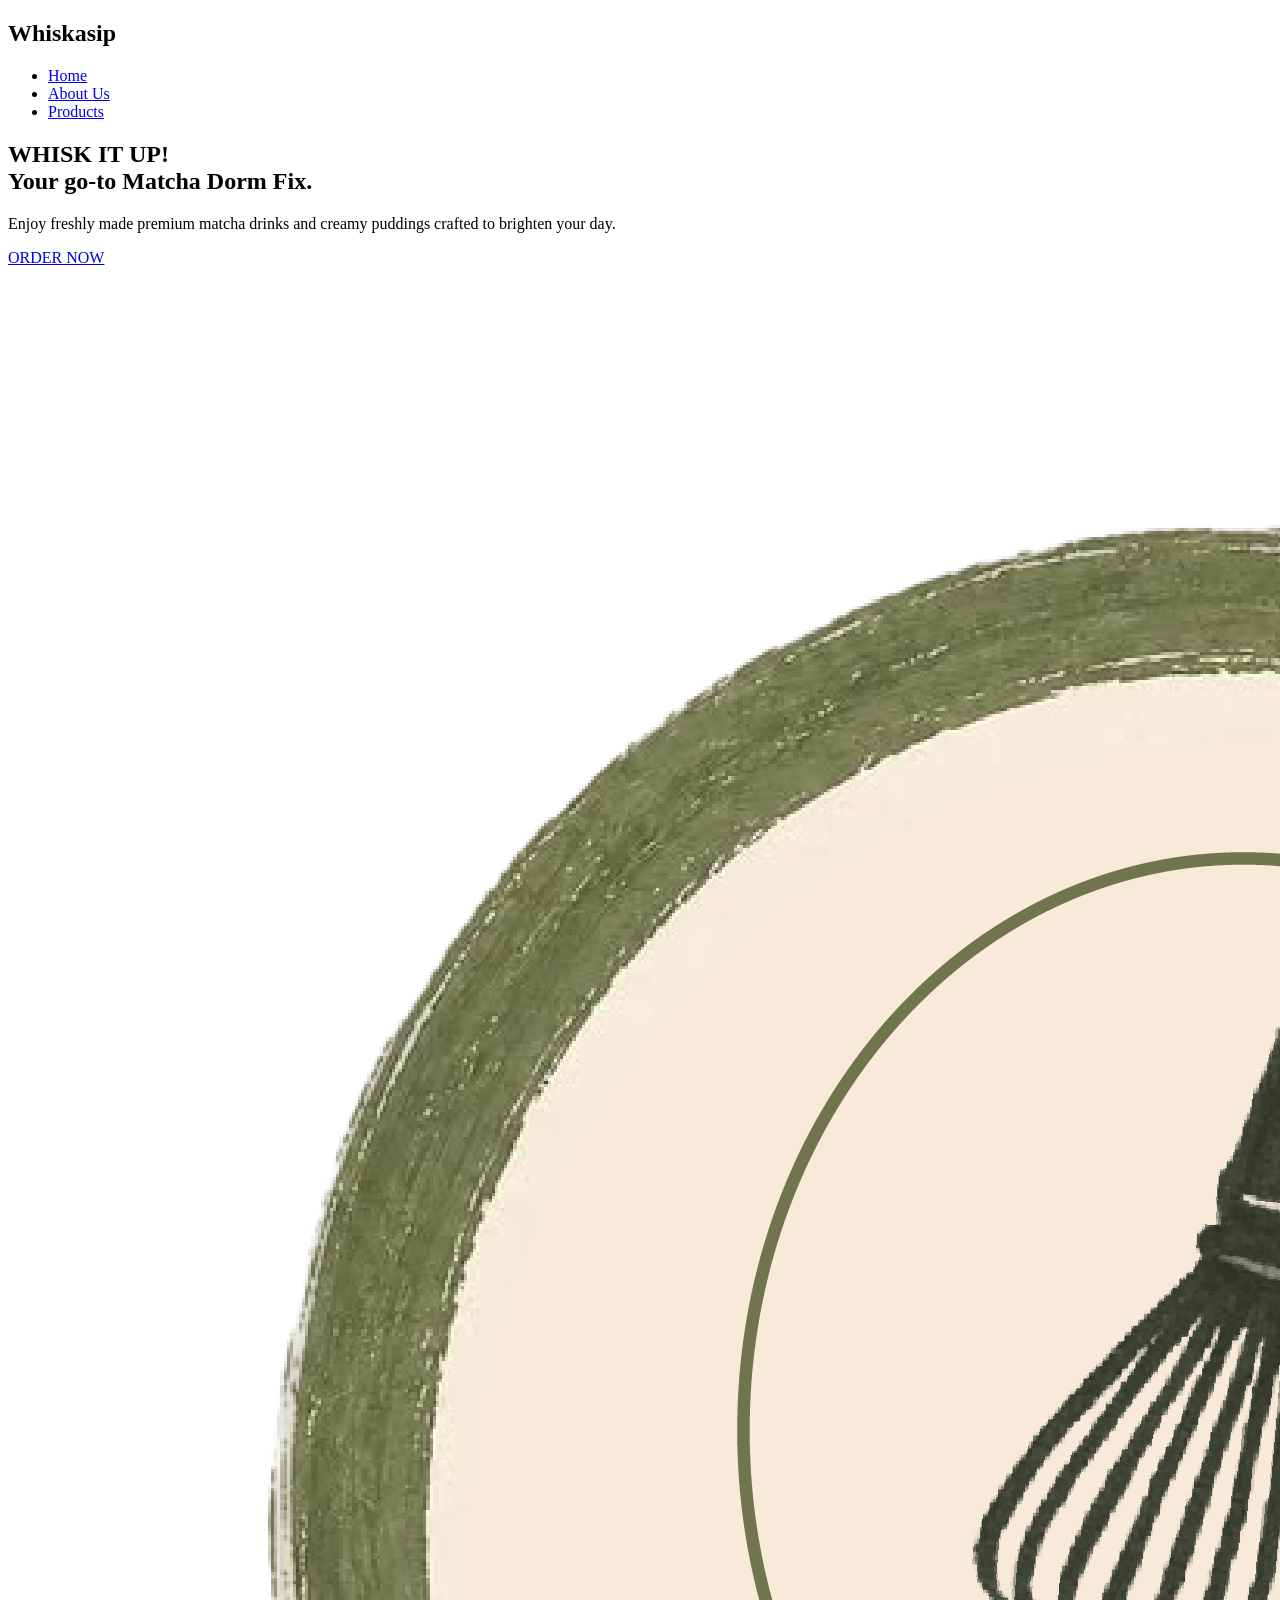
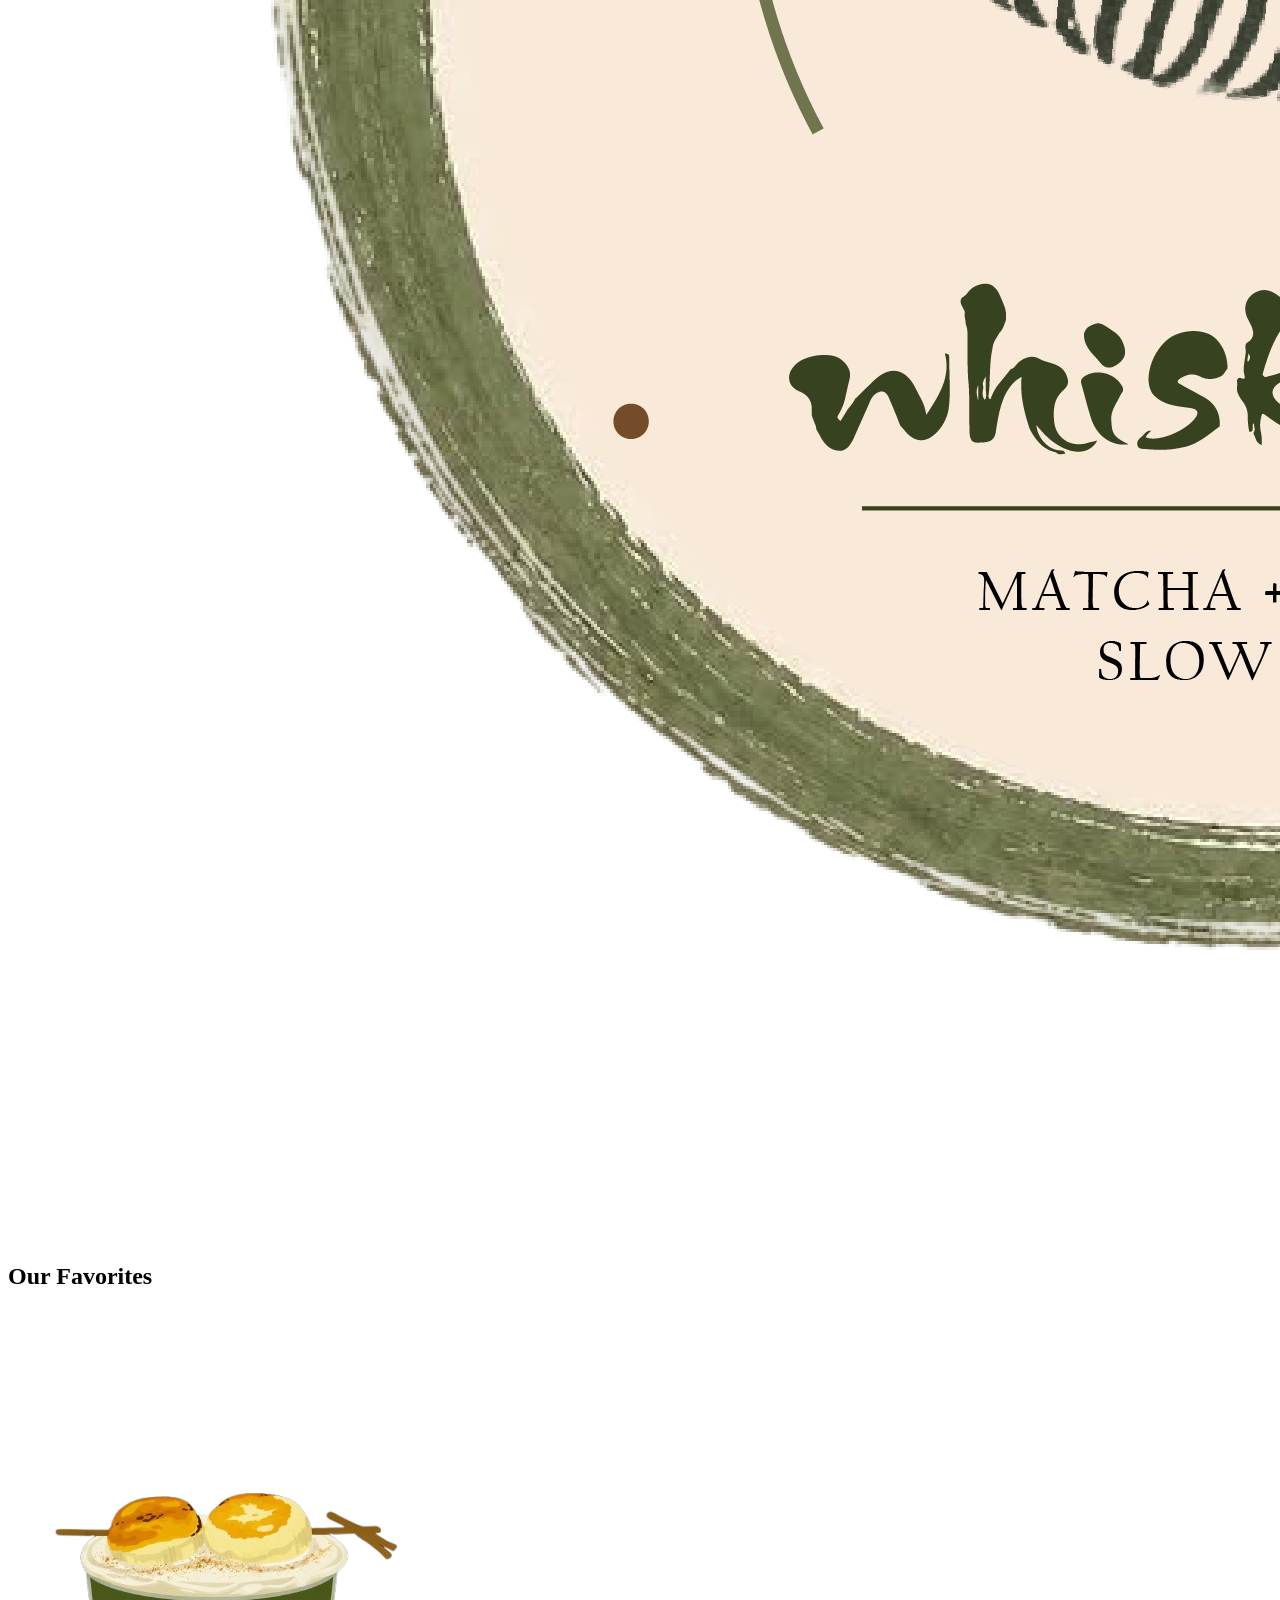
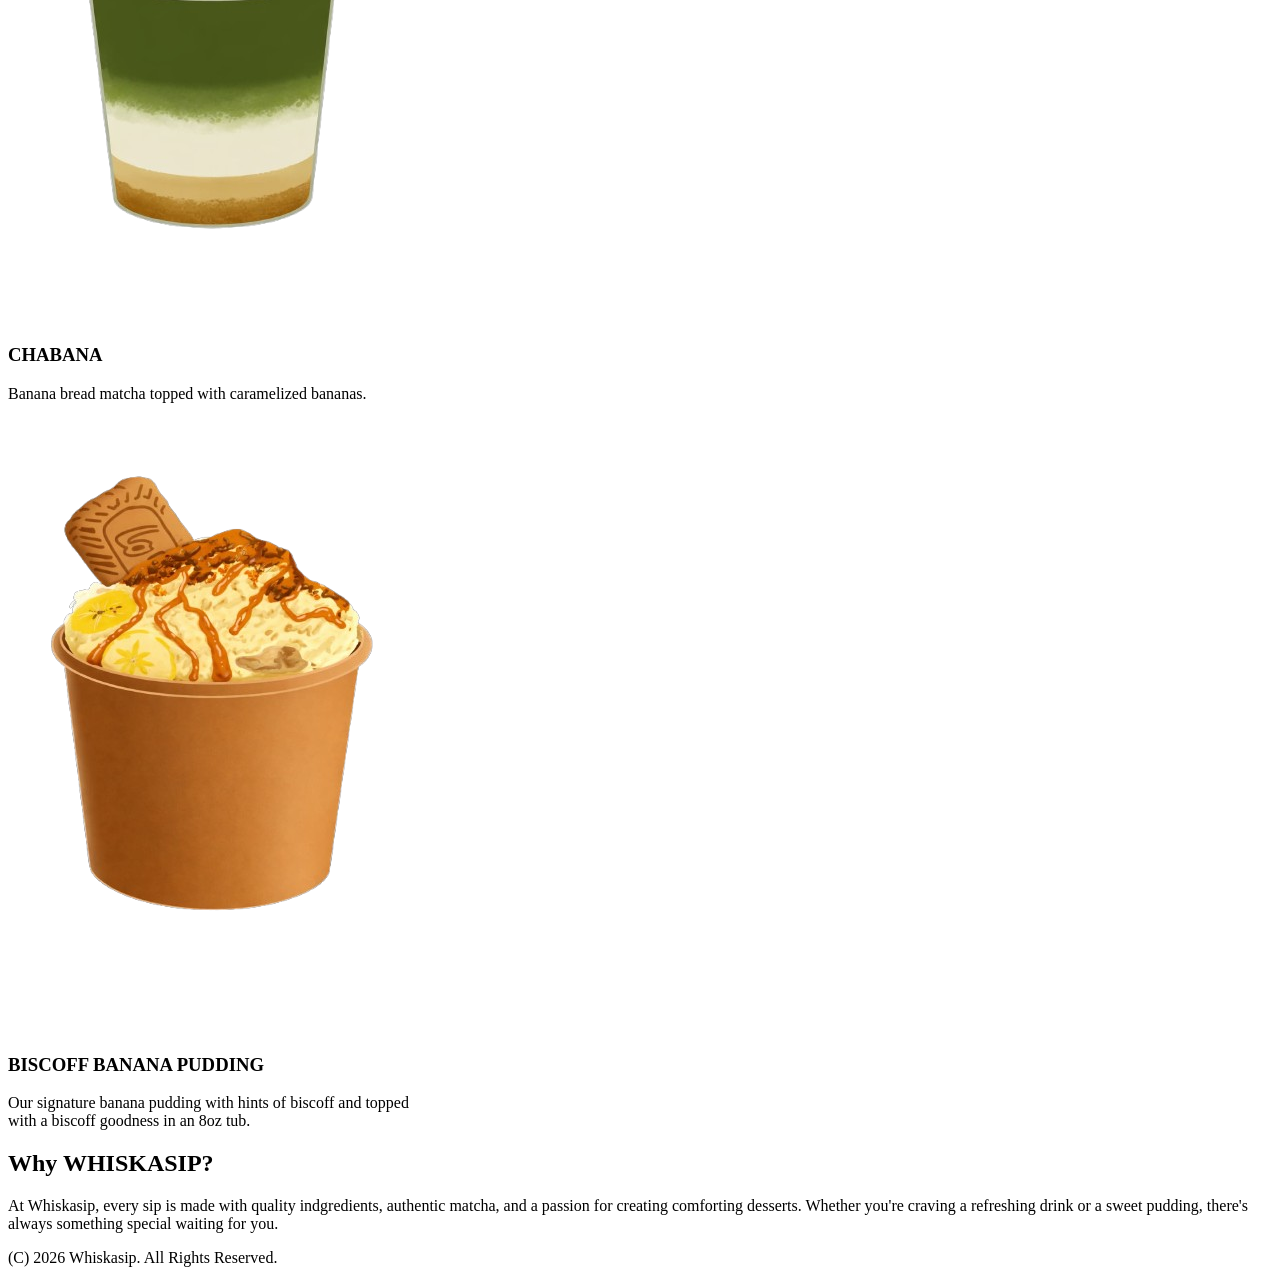
==== index.html @ 2779d406 "Add files via upload" ====
<!DOCTYPE HTML>
<html lang="en">
    <head>
        <meta charset="UTF=8">
        <meta name="viewport" content="width=device-width, initial-scale=1.0">
        <title>Whiskasip Matcha</title>

        <link rel="stylesheet" href="whiskasip.css">
        
       <link rel="preconnect" href="https://fonts.googleapis.com">
       <link rel="preconnect" href="https://fonts.gstatic.com" crossorigin>
       <link href="https://fonts.googleapis.com/css2?family=Noto+Serif+JP:wght@200..900&family=Yuji+Mai&display=swap" rel="stylesheet">
    </head>
    <body>
        <header>
            <nav class="navbar">
                <h2 class="logo">Whiskasip</h2>

                <ul class="nav-links">
            <li><a href="Home.html">Home</a></li>
            <li><a href="AboutUs.html">About Us</a></li>
            <li><a href="productpage.html">Products</a></li>
        </ul>
            </nav>
        </header>

        <section class="hero">
            <div class="hero-text">
                <h1>WHISK IT UP!<br>Your go-to Matcha Dorm Fix.</h1>
                <p>
                    Enjoy freshly made premium matcha drinks and creamy puddings crafted to
                    brighten your day.
                </p>
                <a href="orderpage.html" class="btn">ORDER NOW</a>
            </div>
            <div class="hero-image">
                <img src="whiskasip_logo.png" alt="WHISKASIP LOGO">
            </div>
        </section>
        <section class="categories">
            <h2>Our Favorites</h2>
            <div class="cards">
                <div class="card">
                    <img src="fav mat.png" alt="FAVORITE MATCHA">
                    <h3>CHABANA</h3>
                    <p>
                        Banana bread matcha topped with caramelized bananas.
                    </p>
                </div>

                <div class="card">
                    <img src="fav pud.png" alt="FAVORITE PUDDING">
                    <h3>BISCOFF BANANA PUDDING</h3>
                    <p>
                        Our signature banana pudding with hints of biscoff and topped <br>
with a biscoff goodness in an 8oz tub.
                    </p>
                </div>
            </div>
        </section>

        <section class="about">
            <div class="about-text">
                <h2>Why WHISKASIP?</h2>

                <p>
                    At Whiskasip, every sip is made with quality indgredients, 
                    authentic matcha, and a passion for creating comforting desserts.
                    Whether you're craving a refreshing drink or a sweet pudding,
                    there's always something special waiting for you.
                </p>
            </div>
        </section>

        <footer>
            <p>
                (C) 2026 Whiskasip. All Rights Reserved.
            </p>
        </footer>
    </body>
</html>
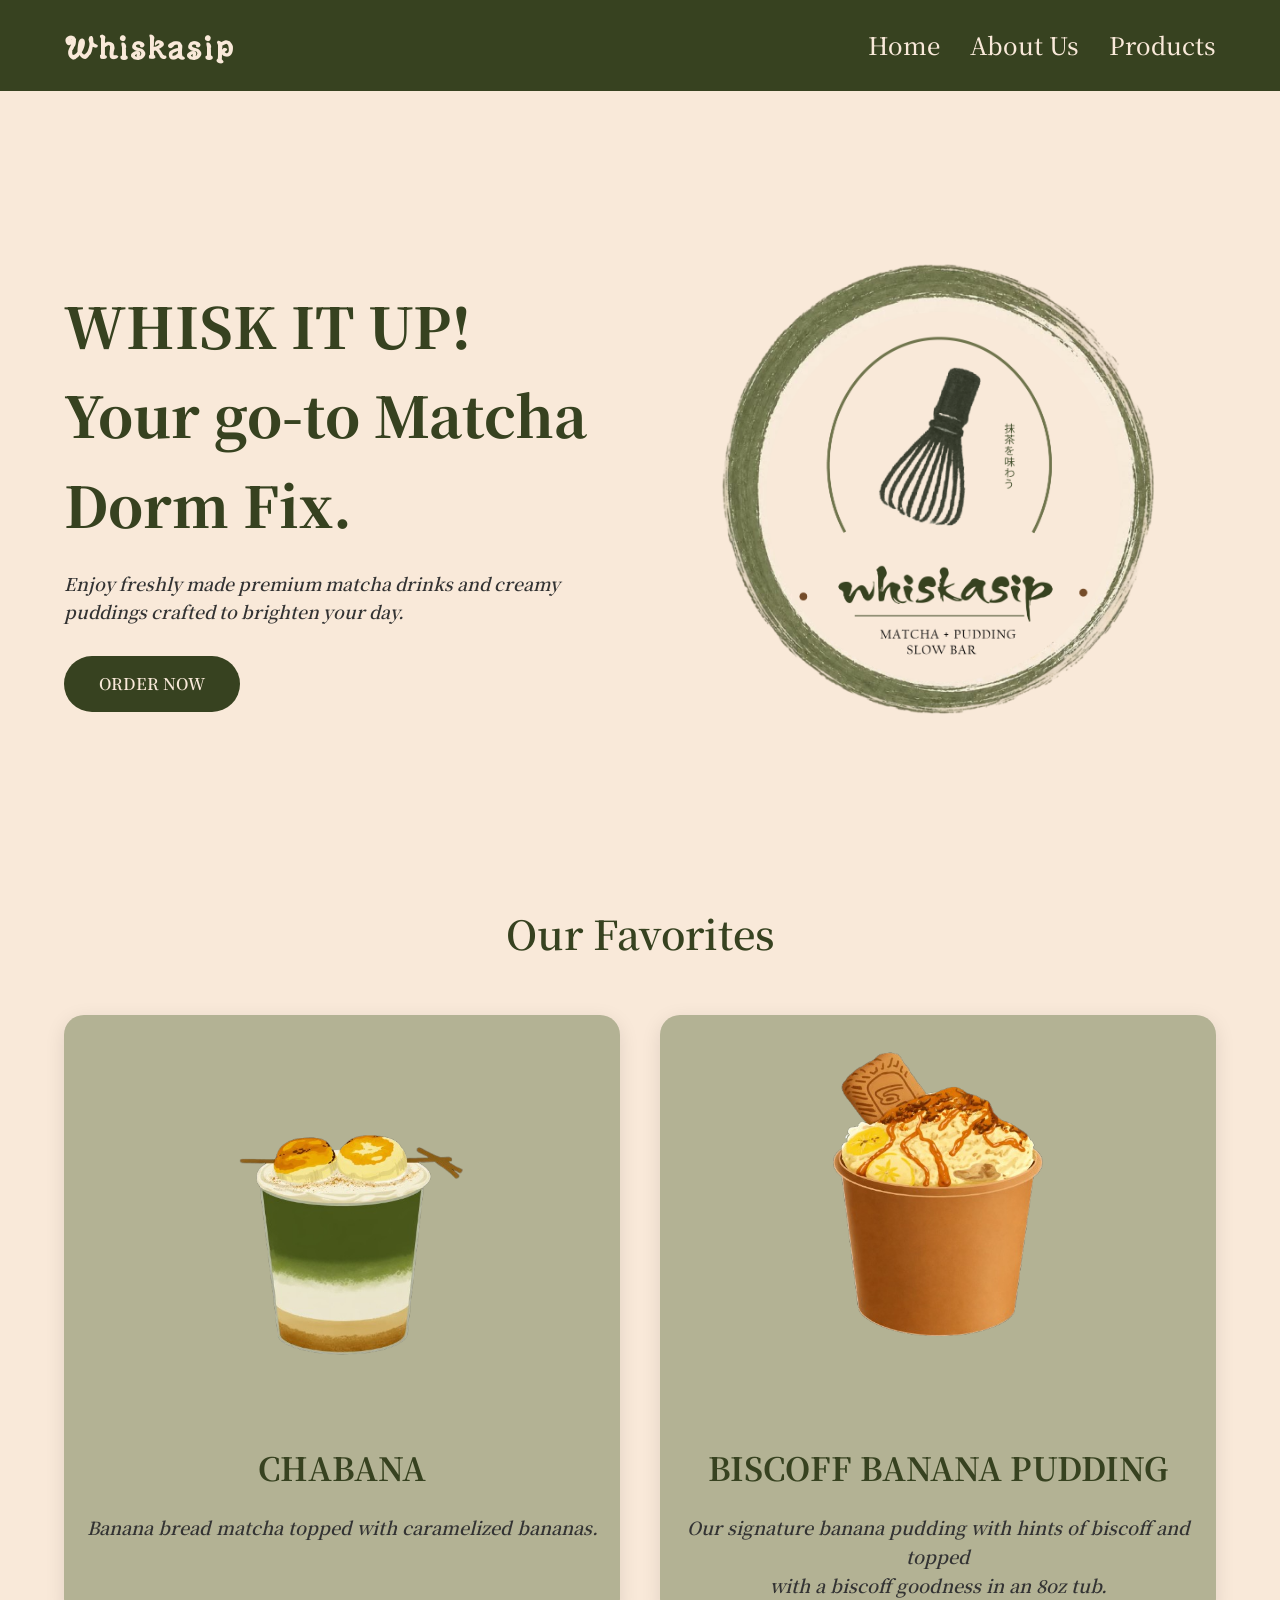
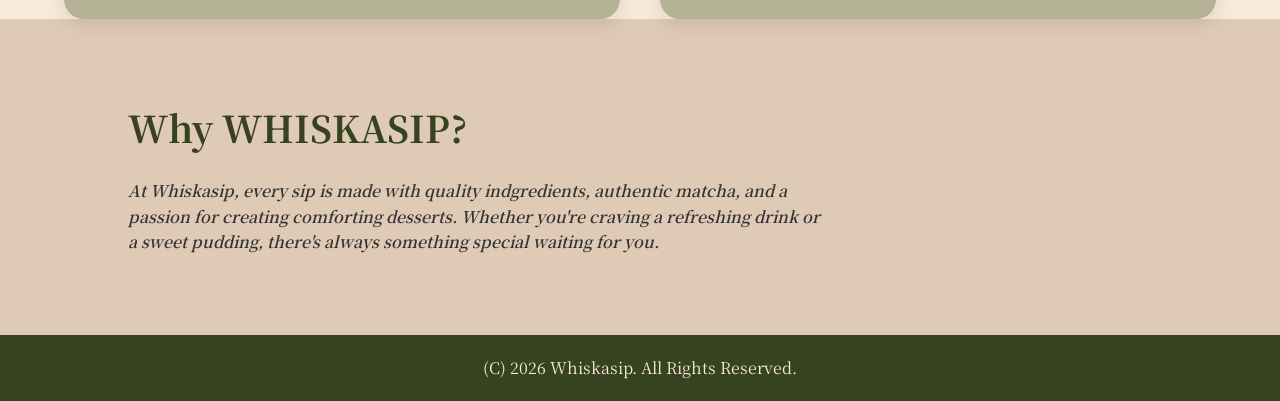
==== commit d69971a3: "Fix CSS filname link" ====
--- a/index.html
+++ b/index.html
@@ -1,81 +1,81 @@
-<!DOCTYPE HTML>
-<html lang="en">
-    <head>
-        <meta charset="UTF=8">
-        <meta name="viewport" content="width=device-width, initial-scale=1.0">
-        <title>Whiskasip Matcha</title>
-
-        <link rel="stylesheet" href="whiskasip.css">
-        
-       <link rel="preconnect" href="https://fonts.googleapis.com">
-       <link rel="preconnect" href="https://fonts.gstatic.com" crossorigin>
-       <link href="https://fonts.googleapis.com/css2?family=Noto+Serif+JP:wght@200..900&family=Yuji+Mai&display=swap" rel="stylesheet">
-    </head>
-    <body>
-        <header>
-            <nav class="navbar">
-                <h2 class="logo">Whiskasip</h2>
-
-                <ul class="nav-links">
-            <li><a href="Home.html">Home</a></li>
-            <li><a href="AboutUs.html">About Us</a></li>
-            <li><a href="productpage.html">Products</a></li>
-        </ul>
-            </nav>
-        </header>
-
-        <section class="hero">
-            <div class="hero-text">
-                <h1>WHISK IT UP!<br>Your go-to Matcha Dorm Fix.</h1>
-                <p>
-                    Enjoy freshly made premium matcha drinks and creamy puddings crafted to
-                    brighten your day.
-                </p>
-                <a href="orderpage.html" class="btn">ORDER NOW</a>
-            </div>
-            <div class="hero-image">
-                <img src="whiskasip_logo.png" alt="WHISKASIP LOGO">
-            </div>
-        </section>
-        <section class="categories">
-            <h2>Our Favorites</h2>
-            <div class="cards">
-                <div class="card">
-                    <img src="fav mat.png" alt="FAVORITE MATCHA">
-                    <h3>CHABANA</h3>
-                    <p>
-                        Banana bread matcha topped with caramelized bananas.
-                    </p>
-                </div>
-
-                <div class="card">
-                    <img src="fav pud.png" alt="FAVORITE PUDDING">
-                    <h3>BISCOFF BANANA PUDDING</h3>
-                    <p>
-                        Our signature banana pudding with hints of biscoff and topped <br>
-with a biscoff goodness in an 8oz tub.
-                    </p>
-                </div>
-            </div>
-        </section>
-
-        <section class="about">
-            <div class="about-text">
-                <h2>Why WHISKASIP?</h2>
-
-                <p>
-                    At Whiskasip, every sip is made with quality indgredients, 
-                    authentic matcha, and a passion for creating comforting desserts.
-                    Whether you're craving a refreshing drink or a sweet pudding,
-                    there's always something special waiting for you.
-                </p>
-            </div>
-        </section>
-
-        <footer>
-            <p>
-                (C) 2026 Whiskasip. All Rights Reserved.
-            </p>
-        </footer>
-    </body>
+<!DOCTYPE HTML>
+<html lang="en">
+    <head>
+        <meta charset="UTF=8">
+        <meta name="viewport" content="width=device-width, initial-scale=1.0">
+        <title>Whiskasip Matcha</title>
+
+        <link rel="stylesheet" href="Whiskasip.css">
+        
+       <link rel="preconnect" href="https://fonts.googleapis.com">
+       <link rel="preconnect" href="https://fonts.gstatic.com" crossorigin>
+       <link href="https://fonts.googleapis.com/css2?family=Noto+Serif+JP:wght@200..900&family=Yuji+Mai&display=swap" rel="stylesheet">
+    </head>
+    <body>
+        <header>
+            <nav class="navbar">
+                <h2 class="logo">Whiskasip</h2>
+
+                <ul class="nav-links">
+            <li><a href="Home.html">Home</a></li>
+            <li><a href="AboutUs.html">About Us</a></li>
+            <li><a href="productpage.html">Products</a></li>
+        </ul>
+            </nav>
+        </header>
+
+        <section class="hero">
+            <div class="hero-text">
+                <h1>WHISK IT UP!<br>Your go-to Matcha Dorm Fix.</h1>
+                <p>
+                    Enjoy freshly made premium matcha drinks and creamy puddings crafted to
+                    brighten your day.
+                </p>
+                <a href="orderpage.html" class="btn">ORDER NOW</a>
+            </div>
+            <div class="hero-image">
+                <img src="whiskasip_logo.png" alt="WHISKASIP LOGO">
+            </div>
+        </section>
+        <section class="categories">
+            <h2>Our Favorites</h2>
+            <div class="cards">
+                <div class="card">
+                    <img src="fav mat.png" alt="FAVORITE MATCHA">
+                    <h3>CHABANA</h3>
+                    <p>
+                        Banana bread matcha topped with caramelized bananas.
+                    </p>
+                </div>
+
+                <div class="card">
+                    <img src="fav pud.png" alt="FAVORITE PUDDING">
+                    <h3>BISCOFF BANANA PUDDING</h3>
+                    <p>
+                        Our signature banana pudding with hints of biscoff and topped <br>
+with a biscoff goodness in an 8oz tub.
+                    </p>
+                </div>
+            </div>
+        </section>
+
+        <section class="about">
+            <div class="about-text">
+                <h2>Why WHISKASIP?</h2>
+
+                <p>
+                    At Whiskasip, every sip is made with quality indgredients, 
+                    authentic matcha, and a passion for creating comforting desserts.
+                    Whether you're craving a refreshing drink or a sweet pudding,
+                    there's always something special waiting for you.
+                </p>
+            </div>
+        </section>
+
+        <footer>
+            <p>
+                (C) 2026 Whiskasip. All Rights Reserved.
+            </p>
+        </footer>
+    </body>
 </html>
--- a/Whiskasip.css
+++ b/Whiskasip.css
@@ -0,0 +1,236 @@
+*{
+    margin: 0;
+    padding: 0;
+    box-sizing: border-box;
+}
+
+body{
+    font-family: "Noto Serif JP", serif;
+    background: #f9e9d9;
+    color: #333;
+    line-height: 1.6;
+}
+
+header{
+    font-family: "Yuji Mai", cursive;
+    font-weight: 400;
+    font-style: normal;
+    font-size: x-large;
+    background: #374220;
+    color: #f9e9d9;
+    position: sticky;
+    top: 0;
+}
+
+.navbar{
+    display: flex;
+    justify-content: space-between;
+    align-items: center;
+
+    width: 90%;
+    margin: auto;
+    padding: 20px 0;
+}
+
+.logo{
+    font-size: 2rem;
+    font-weight: 700;
+}
+
+.nav-links{
+    font-family: "Noto Serif JP", serif;
+    display: flex;
+    list-style: none;
+    gap: 30px;
+}
+
+.nav-links a{
+    color: #f9e9d9;
+    text-decoration: none;
+    font-weight: 500;
+}
+
+.nav-links a:hover{
+    color: #7f9f78;
+}
+
+.hero{
+    display: flex;
+    justify-content: center;
+    align-items: center;
+
+    width: 90%;
+    margin: auto;
+    min-height: 90vh;
+
+    gap: 50px;
+}
+
+.hero-text{
+    flex: 1;
+}
+
+.hero-text h1{
+    font-size: 3.5rem;
+    color: #374220;
+    font-weight: 800;
+    font-style: Bold;
+    margin-bottom: 20px;
+}
+
+.hero-text p{
+    font-size: 1.1rem;
+    margin-bottom: 30px;
+    font-weight: 600;
+    font-style: oblique;
+}
+
+.btn{
+    font-weight: 600;
+    font-style: bold;
+    display: inline-block;
+    background: #374220;
+    color: #f9e9d9;
+    padding: 15px 35px;
+    border-radius: 30px;
+    text-decoration: none;
+    transition: .3s;
+}
+
+.btn:hover{
+    transform: translateY(-3px);
+    background: #7f9f78;
+}
+
+.hero-image{
+    flex: 1;
+    text-align: center;
+}
+
+.hero-image img{
+    width: 100%;
+    max-width: 650px;
+}
+
+.categories{
+    width: 90%;
+    margin: auto;
+    padding: 0 0;
+    text-align: center;
+}
+
+.categories h2{
+    font-weight: 600;
+    font-style: bold;
+    font-size: 2.5rem;
+    margin-bottom: 50px;
+    color: #374220;
+}
+
+.cards{
+    display: grid;
+    grid-template-columns: repeat(2,1fr);
+    gap: 40px;
+}
+
+.card{
+    background: #b3b294;
+    border-radius: 20px;
+    overflow: hidden;
+    box-shadow: 0 5px 20px rgba(0,0,0,.1);
+    transition: .3s;
+}
+
+.card:hover{
+    transform: translateY(-10px);
+}
+
+.card img{
+    width: 250px;
+    height: 400px;
+    object-fit: cover;
+}
+
+.card h3{
+    font-weight: 700;
+    font-style: bold;
+    font-size: xx-large;
+    margin-top: 20px;
+    color: #374220;
+}
+
+.card p{
+    font-weight: 600;
+    font-style: oblique;
+    font-size: large;
+    padding: 20px;
+}
+
+.about{
+    background: #decab5;
+    padding: 80px 10%;
+}
+
+.about h2{
+    font-weight: 700;
+    font-style: bold;
+    color: #374220;
+    margin-bottom: 20px;
+    font-size: 2.3rem;
+}
+
+.about p{
+    font-weight: 600;
+    font-style:oblique;
+    max-width: 700px;
+}
+
+footer{
+    background: #374220;
+    color: #f9e9d9;
+    text-align: center;
+    padding: 20px;
+}
+
+
+@media(max-width:900px){
+    .hero{
+        flex-direction: column;
+        text-align: center;
+        padding-top: 40px;
+    }
+
+    .hero h1{
+        font-size: 2.6rem;
+    }
+
+    .cards{
+        grid-template-columns: 1fr;
+    }
+    .navbar{
+        flex-direction: column;
+        gap: 15px;
+    }
+
+    .nav-links{
+        gap: 20px;
+    }
+}
+
+@media(max-width:500px){
+     .hero h1{
+        font-size: 2rem;
+    }
+
+     .logo{
+        font-size: 1.6rem;
+    }
+
+    .nav-link{
+        flex-wrap: wrap;
+        justify-content: center;
+    }
+    .btn{
+        padding: 12px 25px;
+    }
+}
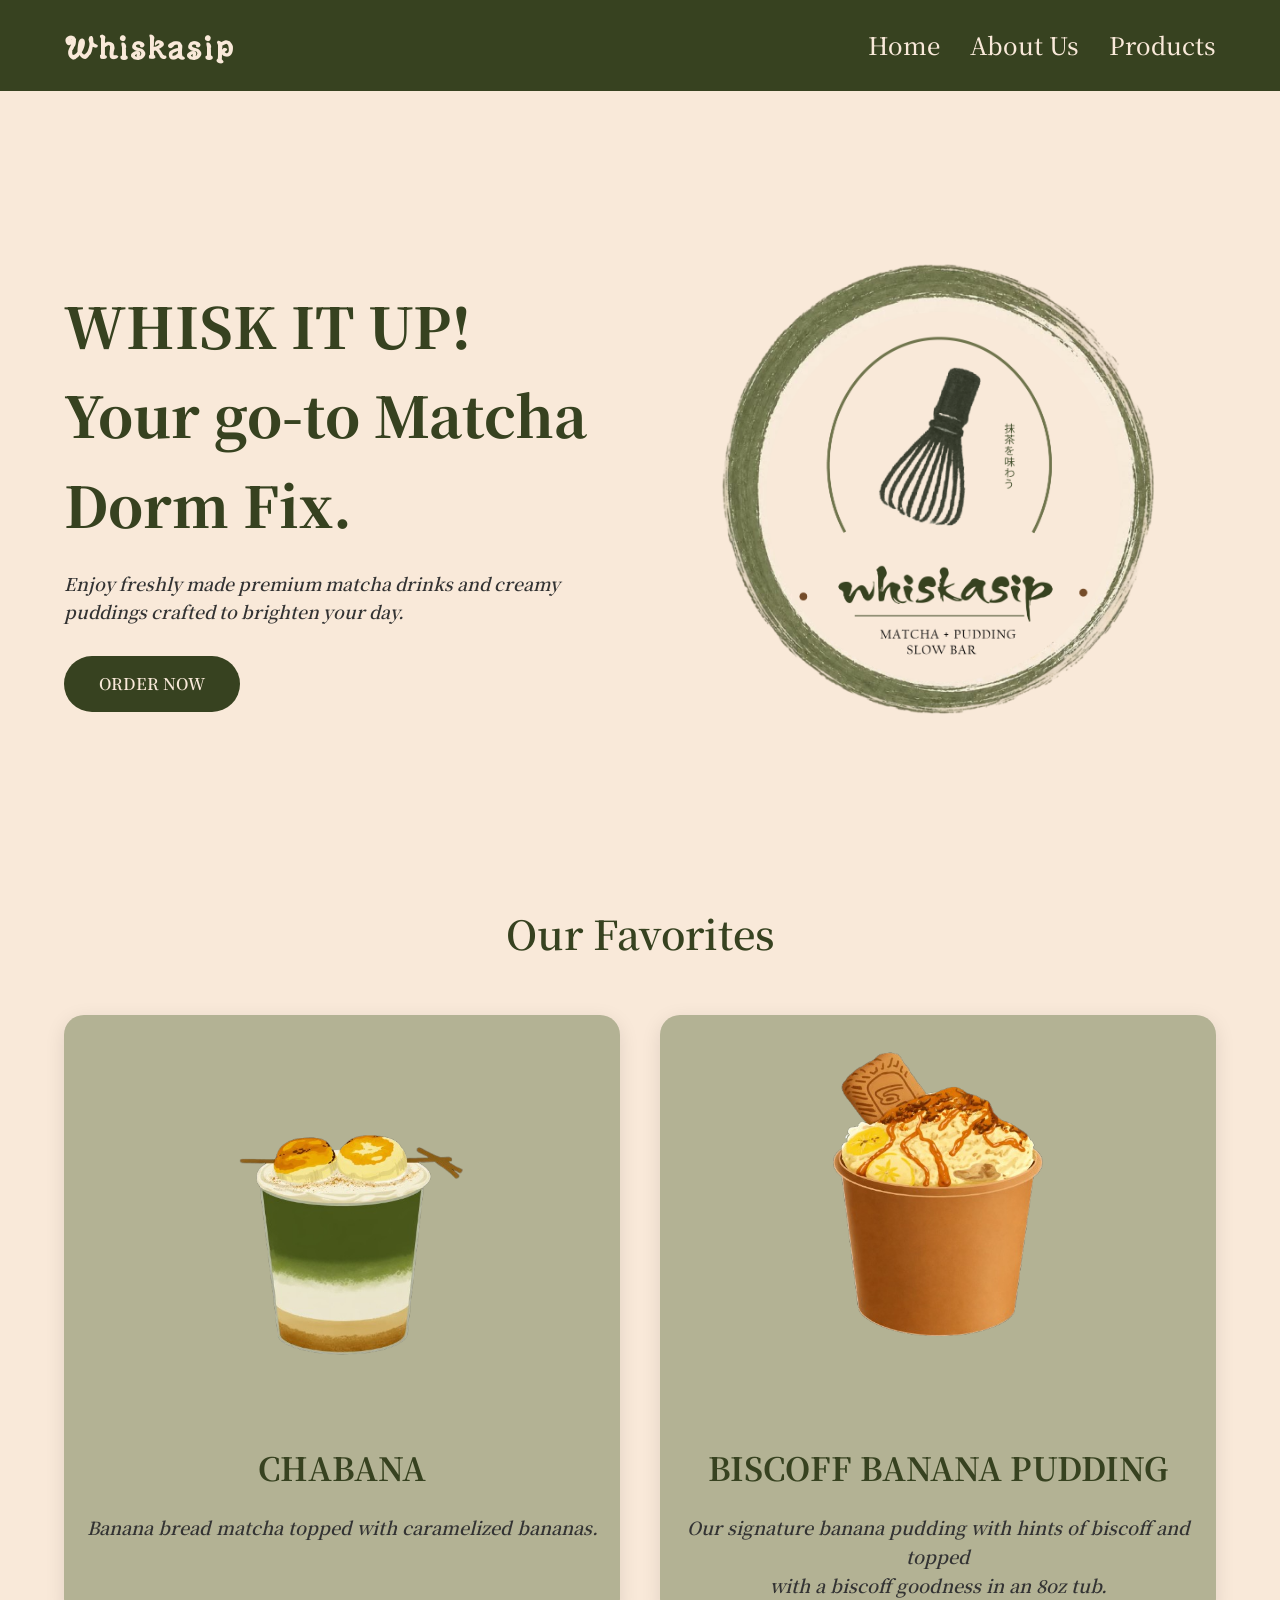
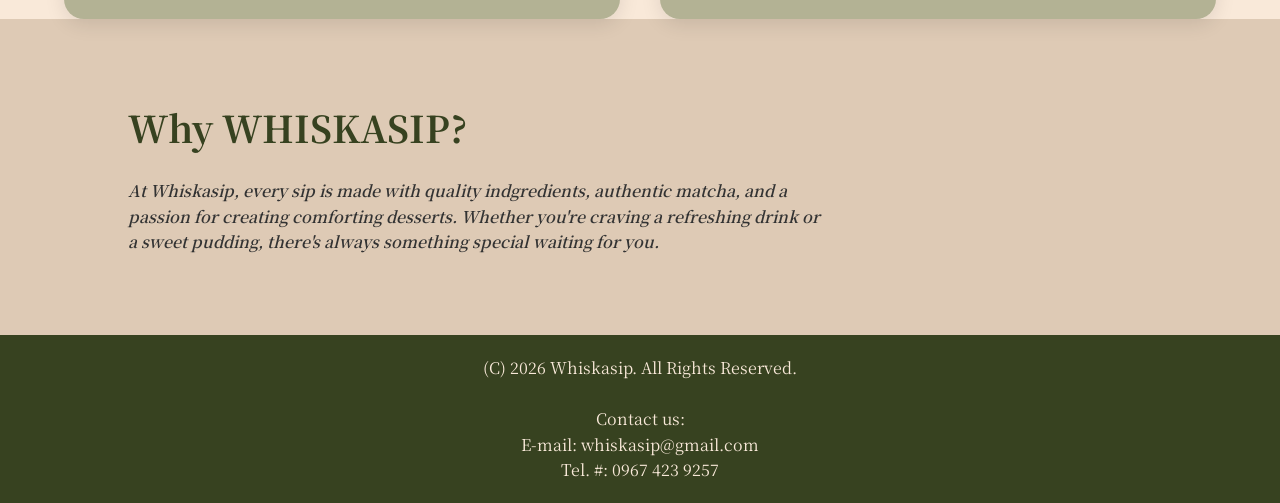
==== commit 21b23e3d: "Added contact details" ====
--- a/index.html
+++ b/index.html
@@ -17,7 +17,7 @@
                 <h2 class="logo">Whiskasip</h2>
 
                 <ul class="nav-links">
-            <li><a href="Home.html">Home</a></li>
+            <li><a href="index.html">Home</a></li>
             <li><a href="AboutUs.html">About Us</a></li>
             <li><a href="productpage.html">Products</a></li>
         </ul>
@@ -74,7 +74,9 @@
 
         <footer>
             <p>
-                (C) 2026 Whiskasip. All Rights Reserved.
+                (C) 2026 Whiskasip. All Rights Reserved. <br><br>
+                Contact us: <br>
+                E-mail: whiskasip@gmail.com <br> Tel. #: 0967 423 9257
             </p>
         </footer>
     </body>
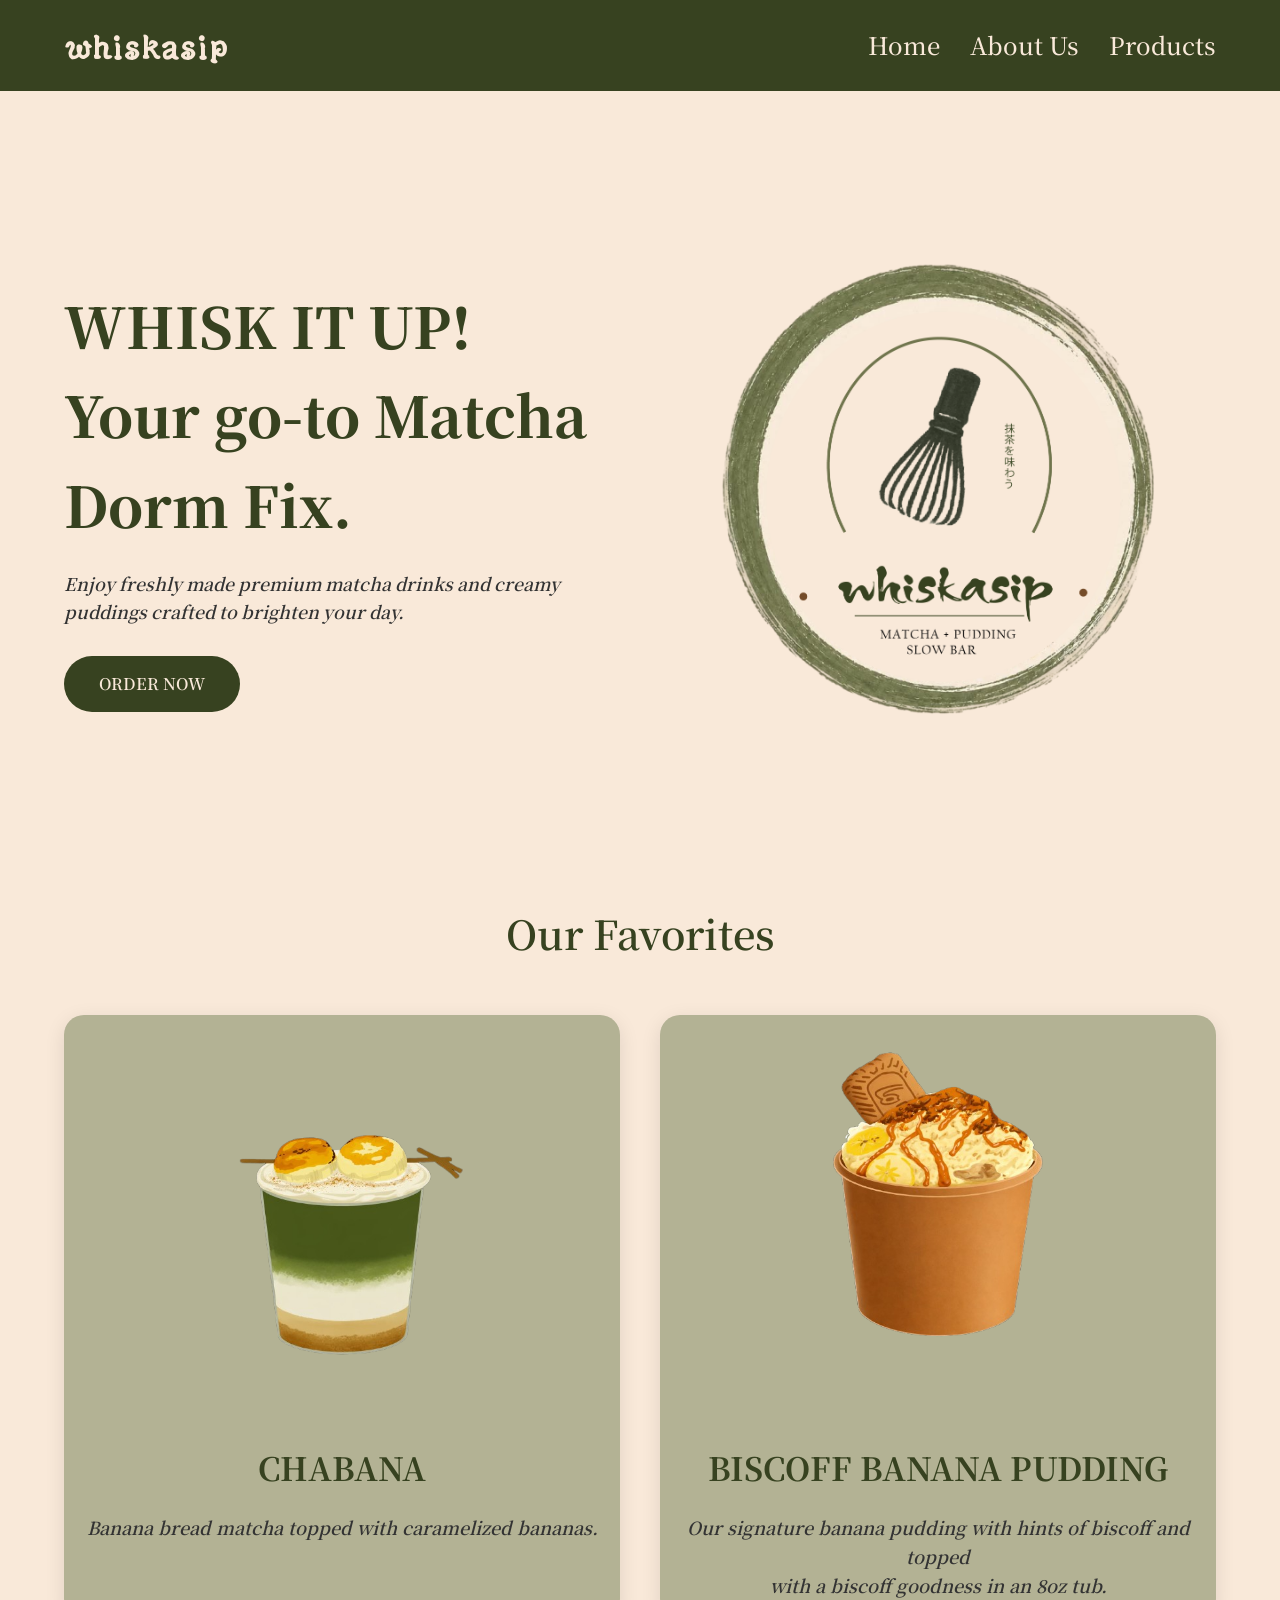
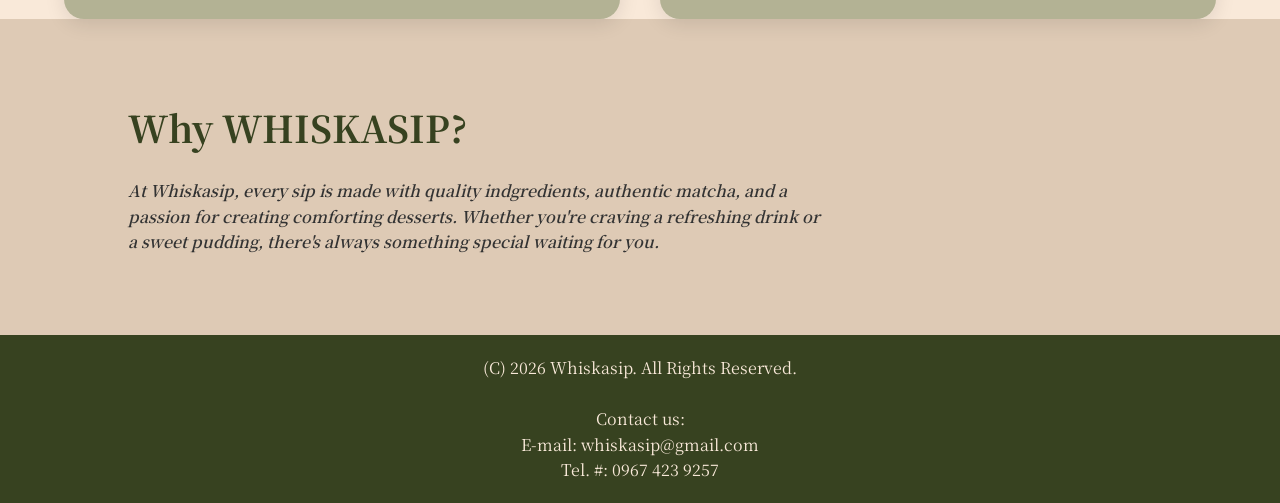
==== commit b58ab9a9: "navbar update" ====
--- a/index.html
+++ b/index.html
@@ -14,7 +14,7 @@
     <body>
         <header>
             <nav class="navbar">
-                <h2 class="logo">Whiskasip</h2>
+                <h2 class="logo">whiskasip</h2>
 
                 <ul class="nav-links">
             <li><a href="index.html">Home</a></li>
